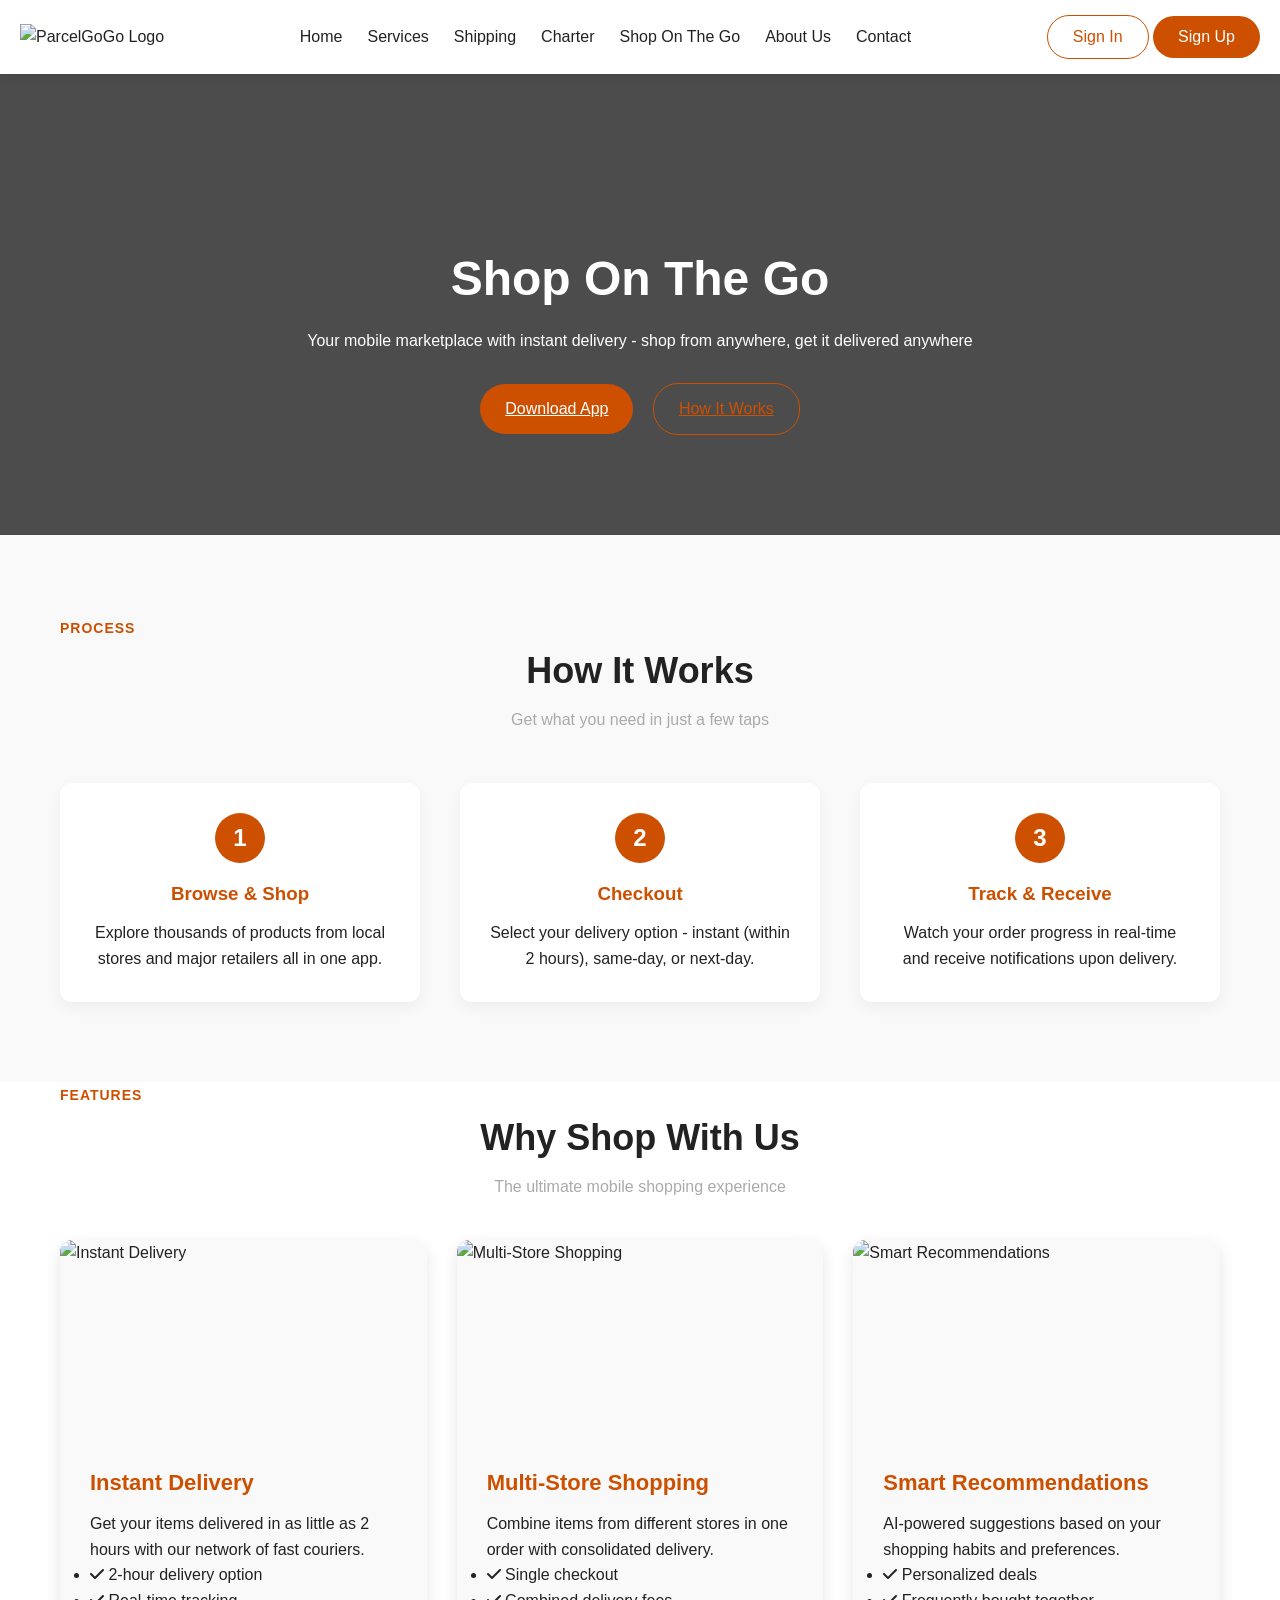
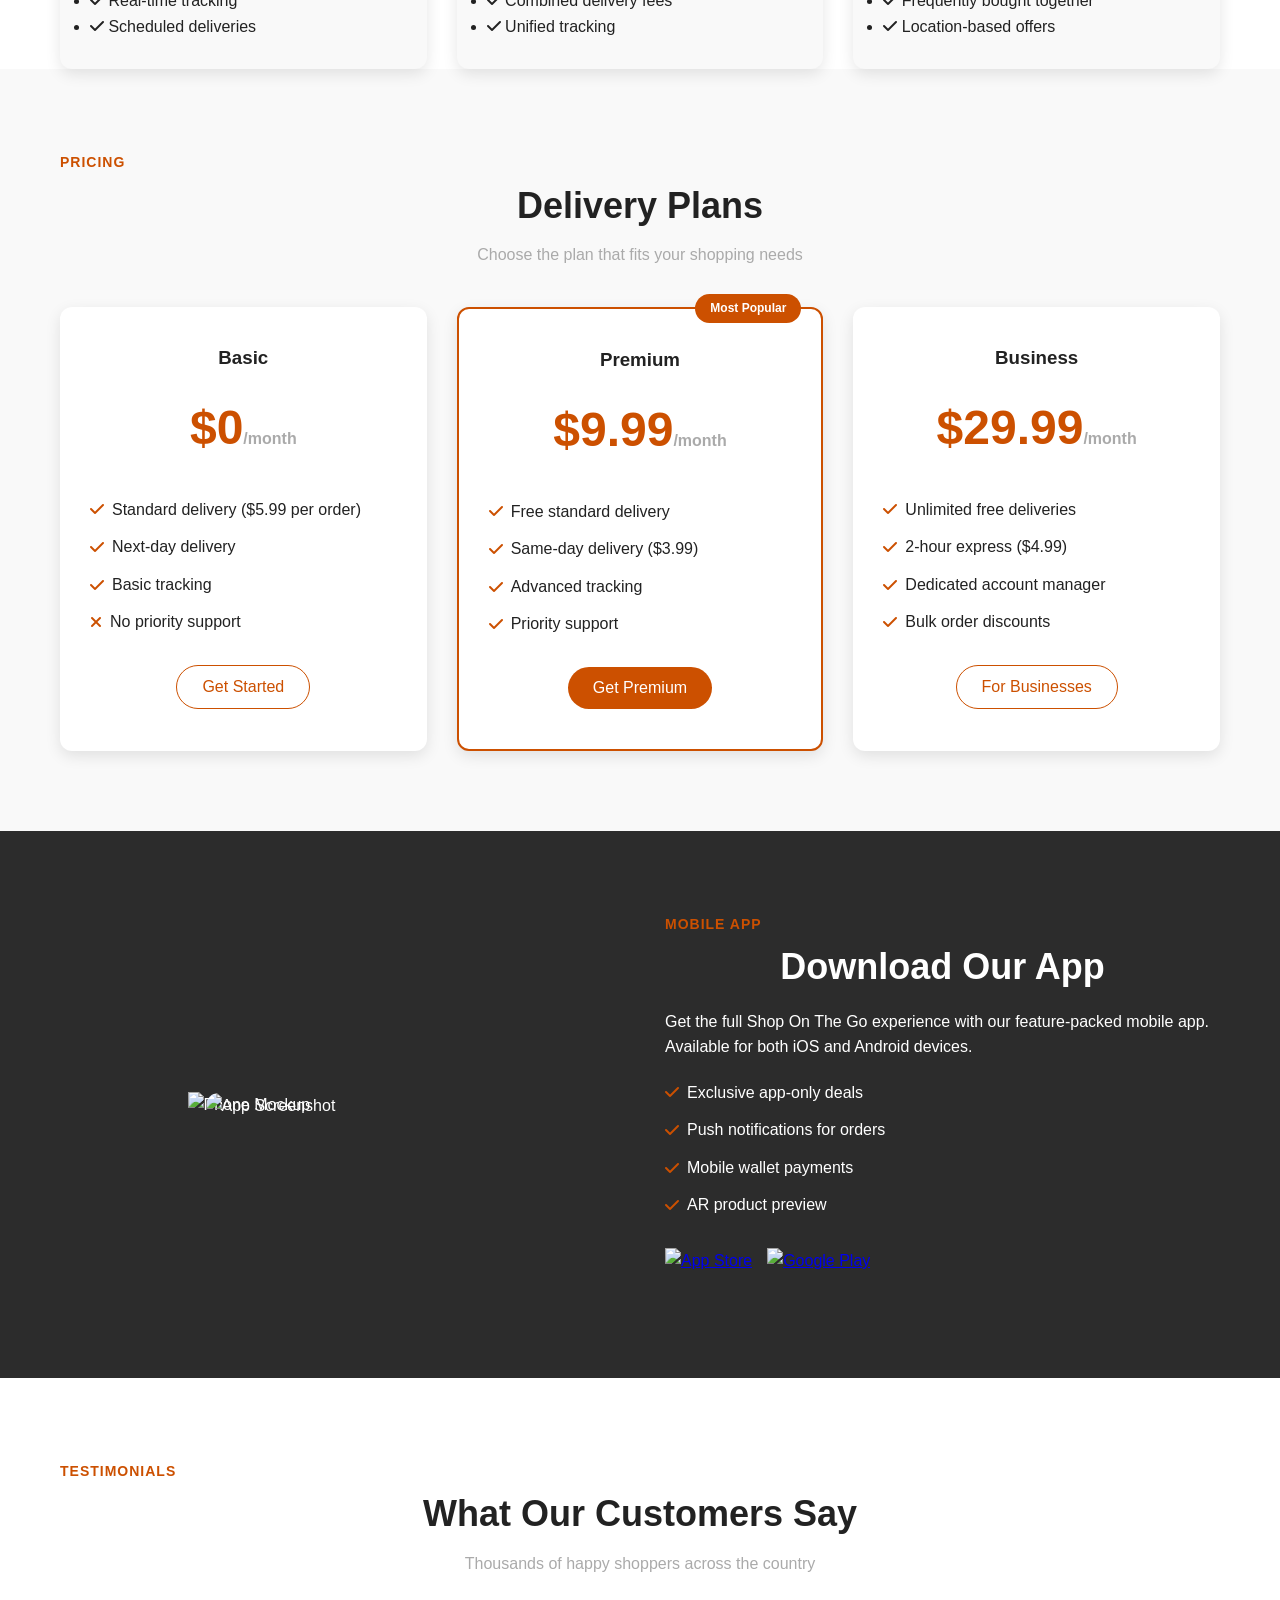
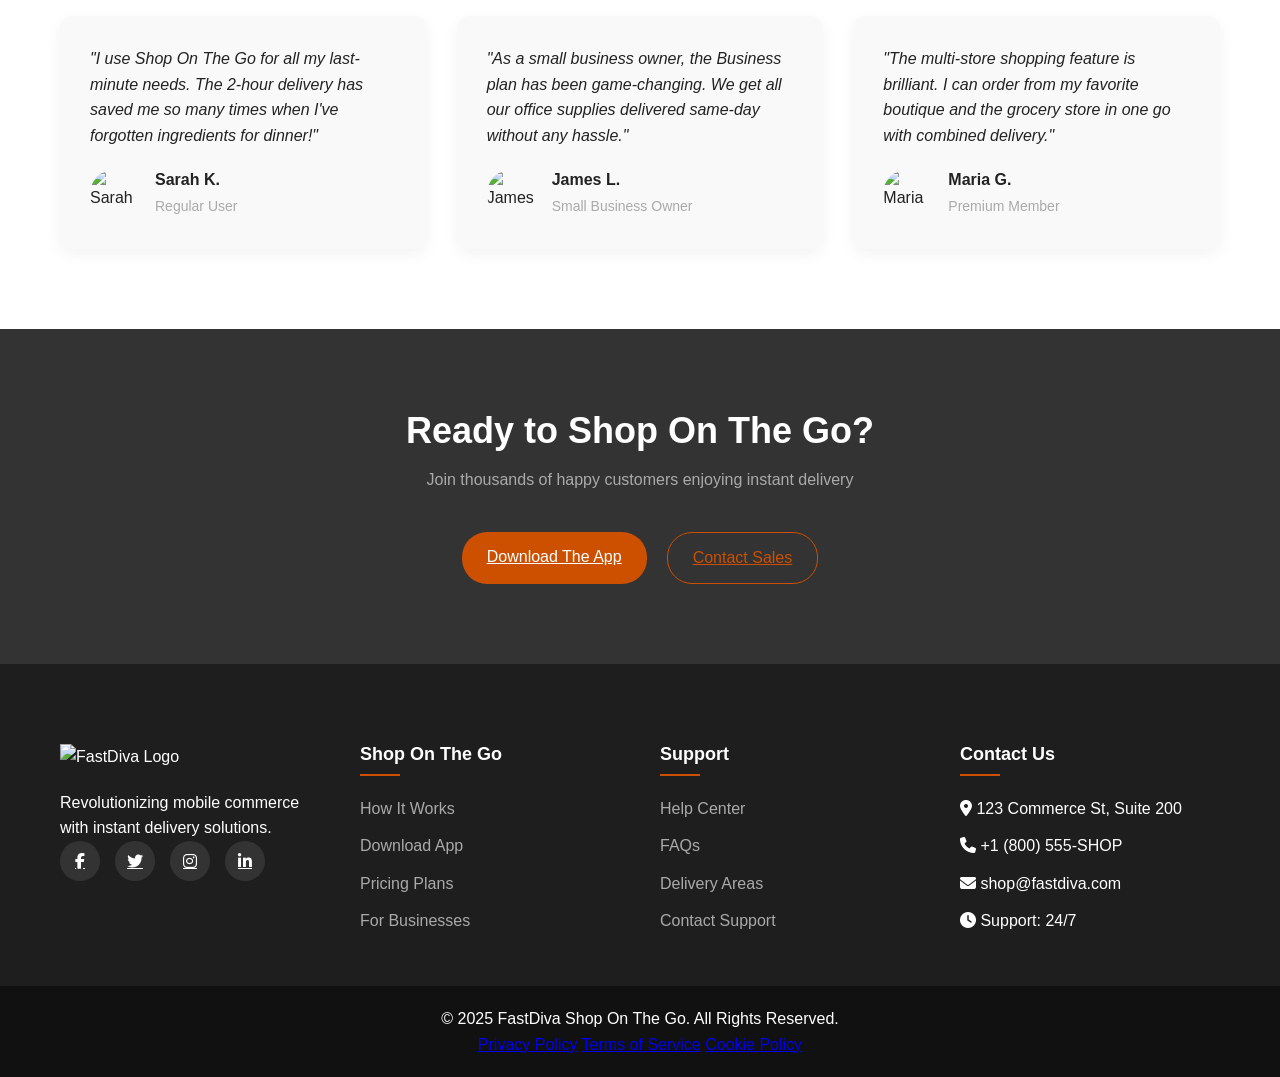
==== shop.html @ 7b069b22 "Add files via upload" ====
<!DOCTYPE html>
<html lang="en">
<head>
  <meta charset="UTF-8">
  <meta name="viewport" content="width=device-width, initial-scale=1.0">
  <title>Shop On The Go - ParcelGoGo</title>
  <link rel="stylesheet" href="https://cdnjs.cloudflare.com/ajax/libs/font-awesome/6.5.0/css/all.min.css">
  <link rel="icon" type="image/svg+xml" href="./assets/Colored No BG.png">
  <style>
    /* BASE STYLES (Reusing from previous pages) */
    :root {
      --primary-color: #cc5000;
      --secondary-color: #2c2c2c;
      --dark-color: #1e1e1e;
      --light-color: #fff;
      --text-color: #222;
      --text-light: #aaa;
      --gray-color: #ccc;
      --section-padding: 80px 20px;
    }
    
    * {
      box-sizing: border-box;
      margin: 0;
      padding: 0;
    }
    
    body { 
      margin: 0; 
      font-family: 'Segoe UI', Arial, sans-serif; 
      background: #fff; 
      color: var(--text-color);
      line-height: 1.6;
    }
    
    .container {
      width: 100%;
      max-width: 1200px;
      margin: 0 auto;
      padding: 0 20px;
    }
    
    section {
      padding: var(--section-padding);
    }
    
    h1, h2, h3, h4 {
      line-height: 1.2;
      margin-bottom: 15px;
    }
    
    .btn {
      display: inline-block;
      padding: 12px 25px;
      border-radius: 25px;
      font-size: 16px;
      font-weight: 500;
      text-align: center;
      cursor: pointer;
      transition: all 0.3s ease;
      border: none;
    }
    
    .btn-primary {
      background: var(--primary-color);
      color: var(--light-color);
    }
    
    .btn-outline {
      background: transparent;
      color: var(--primary-color);
      border: 1px solid var(--primary-color);
    }
    
    .btn:hover {
      transform: translateY(-2px);
      box-shadow: 0 4px 8px rgba(0,0,0,0.1);
    }
    
    .section-title {
      font-size: 36px;
      margin-bottom: 15px;
      text-align: center;
    }
    
    .section-subtitle {
      font-size: 16px;
      color: var(--text-light);
      text-align: center;
      max-width: 700px;
      margin: 0 auto 40px;
    }
    
    .section-label {
      display: inline-block;
      font-size: 14px;
      font-weight: bold;
      color: var(--primary-color);
      text-transform: uppercase;
      letter-spacing: 1px;
      margin-bottom: 10px;
    }

    /* HEADER */
    header {
      display: flex;
      justify-content: space-between;
      align-items: center;
      padding: 15px 20px;
      background: var(--light-color);
      position: fixed;
      top: 0;
      left: 0;
      right: 0;
      z-index: 1000;
      box-shadow: 0 2px 10px rgba(0,0,0,0.1);
    }
    
    .logo img { 
      height: 40px; 
    }
    
    nav ul { 
      list-style: none; 
      display: flex; 
      gap: 25px; 
      align-items: center; 
    }
    
    nav a { 
      text-decoration: none; 
      color: var(--text-color); 
      font-weight: 500;
    }
    
    .menu-toggle {
      display: none;
      font-size: 24px;
      background: none;
      border: none;
      cursor: pointer;
    }
    
    /* HERO */
    .hero-shop {
      background: linear-gradient(rgba(0,0,0,0.7), rgba(0,0,0,0.7)), url('./assets/mainTruck.png') center/cover no-repeat;
      color: var(--light-color);
      text-align: center;
      padding: 180px 20px 100px;
      margin-top: 70px;
    }
    
    .hero-shop h1 {
      font-size: 48px;
      font-weight: 700;
      margin-bottom: 20px;
    }
    
    /* HOW IT WORKS */
    .how-it-works {
      background: #f9f9f9;
    }
    
    .steps-container {
      display: grid;
      grid-template-columns: repeat(auto-fit, minmax(300px, 1fr));
      gap: 40px;
      margin-top: 50px;
    }
    
    .step-card {
      background: white;
      border-radius: 12px;
      padding: 30px;
      box-shadow: 0 5px 15px rgba(0,0,0,0.05);
      text-align: center;
      position: relative;
    }
    
    .step-number {
      width: 50px;
      height: 50px;
      background: var(--primary-color);
      color: white;
      border-radius: 50%;
      display: flex;
      align-items: center;
      justify-content: center;
      font-size: 24px;
      font-weight: bold;
      margin: 0 auto 20px;
    }
    
    .step-card h3 {
      color: var(--primary-color);
    }
    
    /* FEATURES */
    .features-grid {
      display: grid;
      grid-template-columns: repeat(auto-fit, minmax(350px, 1fr));
      gap: 30px;
      margin-top: 40px;
    }
    
    .feature-card {
      background: #f9f9f9;
      border-radius: 12px;
      overflow: hidden;
      box-shadow: 0 5px 15px rgba(0,0,0,0.1);
      transition: all 0.3s ease;
    }
    
    .feature-card:hover {
      transform: translateY(-10px);
      box-shadow: 0 10px 20px rgba(0,0,0,0.2);
    }
    
    .feature-image {
      height: 200px;
      overflow: hidden;
    }
    
    .feature-image img {
      width: 100%;
      height: 100%;
      object-fit: cover;
      transition: transform 0.5s ease;
    }
    
    .feature-card:hover .feature-image img {
      transform: scale(1.05);
    }
    
    .feature-info {
      padding: 30px;
    }
    
    .feature-info h3 {
      color: var(--primary-color);
      font-size: 22px;
      margin-bottom: 15px;
    }
    
    /* PRICING */
    .pricing-plans {
      display: grid;
      grid-template-columns: repeat(auto-fit, minmax(300px, 1fr));
      gap: 30px;
      margin-top: 40px;
    }
    
    .plan-card {
      background: white;
      border-radius: 12px;
      padding: 40px 30px;
      box-shadow: 0 5px 15px rgba(0,0,0,0.1);
      text-align: center;
      transition: all 0.3s ease;
    }
    
    .plan-card:hover {
      transform: translateY(-5px);
      box-shadow: 0 10px 25px rgba(0,0,0,0.15);
    }
    
    .plan-card.popular {
      border: 2px solid var(--primary-color);
      position: relative;
    }
    
    .popular-badge {
      position: absolute;
      top: -15px;
      right: 20px;
      background: var(--primary-color);
      color: white;
      padding: 5px 15px;
      border-radius: 20px;
      font-size: 12px;
      font-weight: bold;
    }
    
    .plan-price {
      font-size: 48px;
      font-weight: bold;
      color: var(--primary-color);
      margin: 20px 0;
    }
    
    .plan-price span {
      font-size: 16px;
      color: var(--text-light);
    }
    
    .plan-features {
      margin: 30px 0;
    }
    
    .plan-features li {
      margin-bottom: 12px;
      display: flex;
      align-items: center;
      gap: 8px;
    }
    
    .plan-features i {
      color: var(--primary-color);
    }
    
    /* APP SHOWCASE */
    .app-showcase {
      background: var(--secondary-color);
      color: var(--light-color);
    }
    
    .app-container {
      display: grid;
      grid-template-columns: 1fr 1fr;
      gap: 50px;
      align-items: center;
    }
    
    .app-screenshots {
      position: relative;
    }
    
    .phone-mockup {
      position: relative;
      max-width: 300px;
      margin: 0 auto;
    }
    
    .phone-mockup img {
      width: 100%;
      display: block;
    }
    
    .app-screenshot {
      position: absolute;
      width: 88%;
      height: auto;
      left: 6%;
      top: 4%;
      border-radius: 20px;
    }
    
    .app-details h2 {
      color: white;
      margin-bottom: 20px;
    }
    
    .app-stores {
      display: flex;
      gap: 15px;
      margin-top: 30px;
    }
    
    .app-store-btn {
      display: block;
      height: 50px;
    }
    
    .app-store-btn img {
      height: 100%;
    }
    
    /* TESTIMONIALS */
    .testimonials {
      background: white;
    }
    
    .testimonial-grid {
      display: grid;
      grid-template-columns: repeat(auto-fit, minmax(300px, 1fr));
      gap: 30px;
      margin-top: 40px;
    }
    
    .testimonial-card {
      background: #f9f9f9;
      padding: 30px;
      border-radius: 12px;
      box-shadow: 0 5px 15px rgba(0,0,0,0.05);
    }
    
    .testimonial-text {
      font-style: italic;
      margin-bottom: 20px;
    }
    
    .testimonial-author {
      display: flex;
      align-items: center;
      gap: 15px;
    }
    
    .author-avatar {
      width: 50px;
      height: 50px;
      border-radius: 50%;
      overflow: hidden;
    }
    
    .author-avatar img {
      width: 100%;
      height: 100%;
      object-fit: cover;
    }
    
    .author-info h4 {
      margin-bottom: 5px;
    }
    
    .author-info p {
      color: var(--text-light);
      font-size: 14px;
    }
    
    /* CTA SECTION */
    .cta-section {
      background: linear-gradient(rgba(0,0,0,0.8), rgba(0,0,0,0.8)), url('./assets/mainTruck.png') center/cover no-repeat;
      color: var(--light-color);
      text-align: center;
    }
    
    .cta-buttons {
      display: flex;
      justify-content: center;
      gap: 20px;
      margin-top: 30px;
    }
    
    /* FOOTER */
    .footer {
      background-color: var(--dark-color);
      color: var(--light-color);
      padding: 80px 0 0;
    }
    
    .footer-container {
      display: grid;
      grid-template-columns: repeat(auto-fit, minmax(200px, 1fr));
      gap: 40px;
      margin-bottom: 40px;
    }
    
    .footer-logo img {
      height: 40px;
      margin-bottom: 20px;
    }
    
    .social-icons {
      display: flex;
      gap: 15px;
    }
    
    .social-icons a {
      color: var(--light-color);
      background-color: #333;
      width: 40px;
      height: 40px;
      border-radius: 50%;
      display: flex;
      align-items: center;
      justify-content: center;
      transition: all 0.3s ease;
    }
    
    .social-icons a:hover {
      background-color: var(--primary-color);
      transform: translateY(-3px);
    }
    
    .footer h3 {
      color: var(--light-color);
      font-size: 18px;
      margin-bottom: 20px;
      position: relative;
      padding-bottom: 10px;
    }
    
    .footer h3::after {
      content: '';
      position: absolute;
      left: 0;
      bottom: 0;
      width: 40px;
      height: 2px;
      background-color: var(--primary-color);
    }
    
    .footer ul {
      list-style: none;
      padding: 0;
    }
    
    .footer ul li {
      margin-bottom: 12px;
    }
    
    .footer ul li a {
      color: var(--text-light);
      text-decoration: none;
      transition: color 0.3s ease;
    }
    
    .footer ul li a:hover {
      color: var(--primary-color);
    }
    
    .footer-bottom {
      background-color: #111;
      padding: 20px 0;
      text-align: center;
    }
    
    /* RESPONSIVE */
    @media (max-width: 768px) {
      nav ul {
        display: none;
        flex-direction: column;
        position: fixed;
        top: 70px;
        left: 0;
        right: 0;
        background: var(--light-color);
        padding: 20px;
        box-shadow: 0 10px 20px rgba(0,0,0,0.1);
        z-index: 999;
      }
      
      nav ul.show {
        display: flex;
      }
      
      .menu-toggle {
        display: block;
      }
      
      .hero-shop {
        padding: 150px 20px 80px;
        margin-top: 60px;
      }
      
      .hero-shop h1 {
        font-size: 36px;
      }
      
      .section-title {
        font-size: 28px;
      }
      
      .app-container {
        grid-template-columns: 1fr;
        text-align: center;
      }
      
      .app-stores {
        justify-content: center;
      }
      
      .cta-buttons {
        flex-direction: column;
        align-items: center;
      }
    }
  </style>
</head>
<body>

<header>
  <div class="logo">
    <img src="./assets/Colored No BG.png" alt="ParcelGoGo Logo">
  </div>

  <nav>
    <ul>
      <li><a href="index.html">Home</a></li>
      <li><a href="services.html">Services</a></li>
      <li><a href="shipping.html">Shipping</a></li>
      <li><a href="charter.html">Charter</a></li>
      <li><a href="shop-on-the-go.html" class="active">Shop On The Go</a></li>
      <li><a href="about.html">About Us</a></li>
      <li><a href="contact.html">Contact</a></li>
    </ul>
  </nav>

  <div class="auth-buttons">
    <button class="btn btn-outline">Sign In</button>
    <button class="btn btn-primary">Sign Up</button>
  </div>
  
  <button class="menu-toggle">
    <i class="fas fa-bars"></i>
  </button>
</header>

<!-- HERO SECTION -->
<section class="hero-shop">
  <div class="container">
    <h1>Shop On The Go</h1>
    <p>Your mobile marketplace with instant delivery - shop from anywhere, get it delivered anywhere</p>
    <div style="margin-top: 30px;">
      <a href="#download" class="btn btn-primary" style="margin-right: 15px;">Download App</a>
      <a href="#how-it-works" class="btn btn-outline">How It Works</a>
    </div>
  </div>
</section>

<!-- HOW IT WORKS -->
<section class="how-it-works" id="how-it-works">
  <div class="container">
    <span class="section-label">Process</span>
    <h2 class="section-title">How It Works</h2>
    <p class="section-subtitle">Get what you need in just a few taps</p>
    
    <div class="steps-container">
      <div class="step-card">
        <div class="step-number">1</div>
        <h3>Browse & Shop</h3>
        <p>Explore thousands of products from local stores and major retailers all in one app.</p>
      </div>
      
      <div class="step-card">
        <div class="step-number">2</div>
        <h3>Checkout</h3>
        <p>Select your delivery option - instant (within 2 hours), same-day, or next-day.</p>
      </div>
      
      <div class="step-card">
        <div class="step-number">3</div>
        <h3>Track & Receive</h3>
        <p>Watch your order progress in real-time and receive notifications upon delivery.</p>
      </div>
    </div>
  </div>
</section>

<!-- FEATURES -->
<section class="container">
  <span class="section-label">Features</span>
  <h2 class="section-title">Why Shop With Us</h2>
  <p class="section-subtitle">The ultimate mobile shopping experience</p>
  
  <div class="features-grid">
    <div class="feature-card">
      <div class="feature-image">
        <img src="./assets/46678.jpg" alt="Instant Delivery">
      </div>
      <div class="feature-info">
        <h3>Instant Delivery</h3>
        <p>Get your items delivered in as little as 2 hours with our network of fast couriers.</p>
        <ul class="service-features">
          <li><i class="fas fa-check"></i> 2-hour delivery option</li>
          <li><i class="fas fa-check"></i> Real-time tracking</li>
          <li><i class="fas fa-check"></i> Scheduled deliveries</li>
        </ul>
      </div>
    </div>
    
    <div class="feature-card">
      <div class="feature-image">
        <img src="./assets/person_2.jpg" alt="Multi-Store Shopping">
      </div>
      <div class="feature-info">
        <h3>Multi-Store Shopping</h3>
        <p>Combine items from different stores in one order with consolidated delivery.</p>
        <ul class="service-features">
          <li><i class="fas fa-check"></i> Single checkout</li>
          <li><i class="fas fa-check"></i> Combined delivery fees</li>
          <li><i class="fas fa-check"></i> Unified tracking</li>
        </ul>
      </div>
    </div>
    
    <div class="feature-card">
      <div class="feature-image">
        <img src="https://images.unsplash.com/photo-1579621970563-ebec7560ff3e?ixlib=rb-1.2.1&auto=format&fit=crop&w=1350&q=80" alt="Smart Recommendations">
      </div>
      <div class="feature-info">
        <h3>Smart Recommendations</h3>
        <p>AI-powered suggestions based on your shopping habits and preferences.</p>
        <ul class="service-features">
          <li><i class="fas fa-check"></i> Personalized deals</li>
          <li><i class="fas fa-check"></i> Frequently bought together</li>
          <li><i class="fas fa-check"></i> Location-based offers</li>
        </ul>
      </div>
    </div>
  </div>
</section>

<!-- PRICING -->
<section class="how-it-works">
  <div class="container">
    <span class="section-label">Pricing</span>
    <h2 class="section-title">Delivery Plans</h2>
    <p class="section-subtitle">Choose the plan that fits your shopping needs</p>
    
    <div class="pricing-plans">
      <div class="plan-card">
        <h3>Basic</h3>
        <div class="plan-price">$0<span>/month</span></div>
        <ul class="plan-features">
          <li><i class="fas fa-check"></i> Standard delivery ($5.99 per order)</li>
          <li><i class="fas fa-check"></i> Next-day delivery</li>
          <li><i class="fas fa-check"></i> Basic tracking</li>
          <li><i class="fas fa-times"></i> No priority support</li>
        </ul>
        <button class="btn btn-outline">Get Started</button>
      </div>
      
      <div class="plan-card popular">
        <div class="popular-badge">Most Popular</div>
        <h3>Premium</h3>
        <div class="plan-price">$9.99<span>/month</span></div>
        <ul class="plan-features">
          <li><i class="fas fa-check"></i> Free standard delivery</li>
          <li><i class="fas fa-check"></i> Same-day delivery ($3.99)</li>
          <li><i class="fas fa-check"></i> Advanced tracking</li>
          <li><i class="fas fa-check"></i> Priority support</li>
        </ul>
        <button class="btn btn-primary">Get Premium</button>
      </div>
      
      <div class="plan-card">
        <h3>Business</h3>
        <div class="plan-price">$29.99<span>/month</span></div>
        <ul class="plan-features">
          <li><i class="fas fa-check"></i> Unlimited free deliveries</li>
          <li><i class="fas fa-check"></i> 2-hour express ($4.99)</li>
          <li><i class="fas fa-check"></i> Dedicated account manager</li>
          <li><i class="fas fa-check"></i> Bulk order discounts</li>
        </ul>
        <button class="btn btn-outline">For Businesses</button>
      </div>
    </div>
  </div>
</section>

<!-- APP SHOWCASE -->
<section class="app-showcase" id="download">
  <div class="container">
    <div class="app-container">
      <div class="app-screenshots">
        <div class="phone-mockup">
          <img src="https://cdn3d.iconscout.com/3d/premium/thumb/iphone-14-pro-5623038-4685519.png" alt="Phone Mockup">
          <img class="app-screenshot" src="https://images.unsplash.com/photo-1601784551446-20c9e07cdbdb?ixlib=rb-1.2.1&auto=format&fit=crop&w=1350&q=80" alt="App Screenshot">
        </div>
      </div>
      <div class="app-details">
        <span class="section-label">Mobile App</span>
        <h2 class="section-title">Download Our App</h2>
        <p>Get the full Shop On The Go experience with our feature-packed mobile app. Available for both iOS and Android devices.</p>
        
        <ul class="plan-features" style="margin-top: 20px;">
          <li><i class="fas fa-check"></i> Exclusive app-only deals</li>
          <li><i class="fas fa-check"></i> Push notifications for orders</li>
          <li><i class="fas fa-check"></i> Mobile wallet payments</li>
          <li><i class="fas fa-check"></i> AR product preview</li>
        </ul>
        
        <div class="app-stores">
          <a href="#" class="app-store-btn">
            <img src="https://upload.wikimedia.org/wikipedia/commons/thumb/3/3c/Download_on_the_App_Store_Badge.svg/1200px-Download_on_the_App_Store_Badge.svg.png" alt="App Store">
          </a>
          <a href="#" class="app-store-btn">
            <img src="https://upload.wikimedia.org/wikipedia/commons/thumb/7/78/Google_Play_Store_badge_EN.svg/1200px-Google_Play_Store_badge_EN.svg.png" alt="Google Play">
          </a>
        </div>
      </div>
    </div>
  </div>
</section>

<!-- TESTIMONIALS -->
<section class="testimonials">
  <div class="container">
    <span class="section-label">Testimonials</span>
    <h2 class="section-title">What Our Customers Say</h2>
    <p class="section-subtitle">Thousands of happy shoppers across the country</p>
    
    <div class="testimonial-grid">
      <div class="testimonial-card">
        <div class="testimonial-text">
          "I use Shop On The Go for all my last-minute needs. The 2-hour delivery has saved me so many times when I've forgotten ingredients for dinner!"
        </div>
        <div class="testimonial-author">
          <div class="author-avatar">
            <img src="https://randomuser.me/api/portraits/men/45.jpg" alt="Sarah K.">
          </div>
          <div class="author-info">
            <h4>Sarah K.</h4>
            <p>Regular User</p>
          </div>
        </div>
      </div>
      
      <div class="testimonial-card">
        <div class="testimonial-text">
          "As a small business owner, the Business plan has been game-changing. We get all our office supplies delivered same-day without any hassle."
        </div>
        <div class="testimonial-author">
          <div class="author-avatar">
            <img src="https://randomuser.me/api/portraits/men/45.jpg" alt="James L.">
          </div>
          <div class="author-info">
            <h4>James L.</h4>
            <p>Small Business Owner</p>
          </div>
        </div>
      </div>
      
      <div class="testimonial-card">
        <div class="testimonial-text">
          "The multi-store shopping feature is brilliant. I can order from my favorite boutique and the grocery store in one go with combined delivery."
        </div>
        <div class="testimonial-author">
          <div class="author-avatar">
            <img src="https://randomuser.me/api/portraits/men/45.jpg" alt="Maria G.">
          </div>
          <div class="author-info">
            <h4>Maria G.</h4>
            <p>Premium Member</p>
          </div>
        </div>
      </div>
    </div>
  </div>
</section>

<!-- CTA SECTION -->
<section class="cta-section">
  <div class="container">
    <h2 class="section-title">Ready to Shop On The Go?</h2>
    <p class="section-subtitle">Join thousands of happy customers enjoying instant delivery</p>
    
    <div class="cta-buttons">
      <a href="#" class="btn btn-primary">Download The App</a>
      <a href="contact.html" class="btn btn-outline">Contact Sales</a>
    </div>
  </div>
</section>

<!-- FOOTER -->
<footer class="footer">
  <div class="container">
    <div class="footer-container">
      <div class="footer-logo">
        <img src="https://via.placeholder.com/150x40?text=FastDiva+Logo" alt="FastDiva Logo">
        <p>Revolutionizing mobile commerce with instant delivery solutions.</p>
        <div class="social-icons">
          <a href="#"><i class="fab fa-facebook-f"></i></a>
          <a href="#"><i class="fab fa-twitter"></i></a>
          <a href="#"><i class="fab fa-instagram"></i></a>
          <a href="#"><i class="fab fa-linkedin-in"></i></a>
        </div>
      </div>

      <div>
        <h3>Shop On The Go</h3>
        <ul>
          <li><a href="#">How It Works</a></li>
          <li><a href="#">Download App</a></li>
          <li><a href="#">Pricing Plans</a></li>
          <li><a href="#">For Businesses</a></li>
        </ul>
      </div>

      <div>
        <h3>Support</h3>
        <ul>
          <li><a href="#">Help Center</a></li>
          <li><a href="#">FAQs</a></li>
          <li><a href="#">Delivery Areas</a></li>
          <li><a href="#">Contact Support</a></li>
        </ul>
      </div>

      <div>
        <h3>Contact Us</h3>
        <ul>
          <li><i class="fas fa-map-marker-alt"></i> 123 Commerce St, Suite 200</li>
          <li><i class="fas fa-phone"></i> +1 (800) 555-SHOP</li>
          <li><i class="fas fa-envelope"></i> shop@fastdiva.com</li>
          <li><i class="fas fa-clock"></i> Support: 24/7</li>
        </ul>
      </div>
    </div>
  </div>

  <div class="footer-bottom">
    <div class="container">
      <p>&copy; 2025 FastDiva Shop On The Go. All Rights Reserved.</p>
      <div class="legal-links">
        <a href="#">Privacy Policy</a>
        <a href="#">Terms of Service</a>
        <a href="#">Cookie Policy</a>
      </div>
    </div>
  </div>
</footer>

<script>
  // Mobile menu toggle
  const menuToggle = document.querySelector('.menu-toggle');
  const navMenu = document.querySelector('nav ul');
  
  menuToggle.addEventListener('click', function(e) {
    e.stopPropagation();
    navMenu.classList.toggle('show');
  });
  
  // Close menu when clicking outside
  document.addEventListener('click', function(e) {
    if (!e.target.closest('nav') && !e.target.closest('.menu-toggle')) {
      navMenu.classList.remove('show');
    }
  });
  
  // Smooth scrolling for anchor links
  document.querySelectorAll('a[href^="#"]').forEach(anchor => {
    anchor.addEventListener('click', function(e) {
      e.preventDefault();
      
      const targetId = this.getAttribute('href');
      if (targetId === '#') return;
      
      const targetElement = document.querySelector(targetId);
      if (targetElement) {
        window.scrollTo({
          top: targetElement.offsetTop - 80,
          behavior: 'smooth'
        });
      }
    });
  });
</script>

</body>
</html>
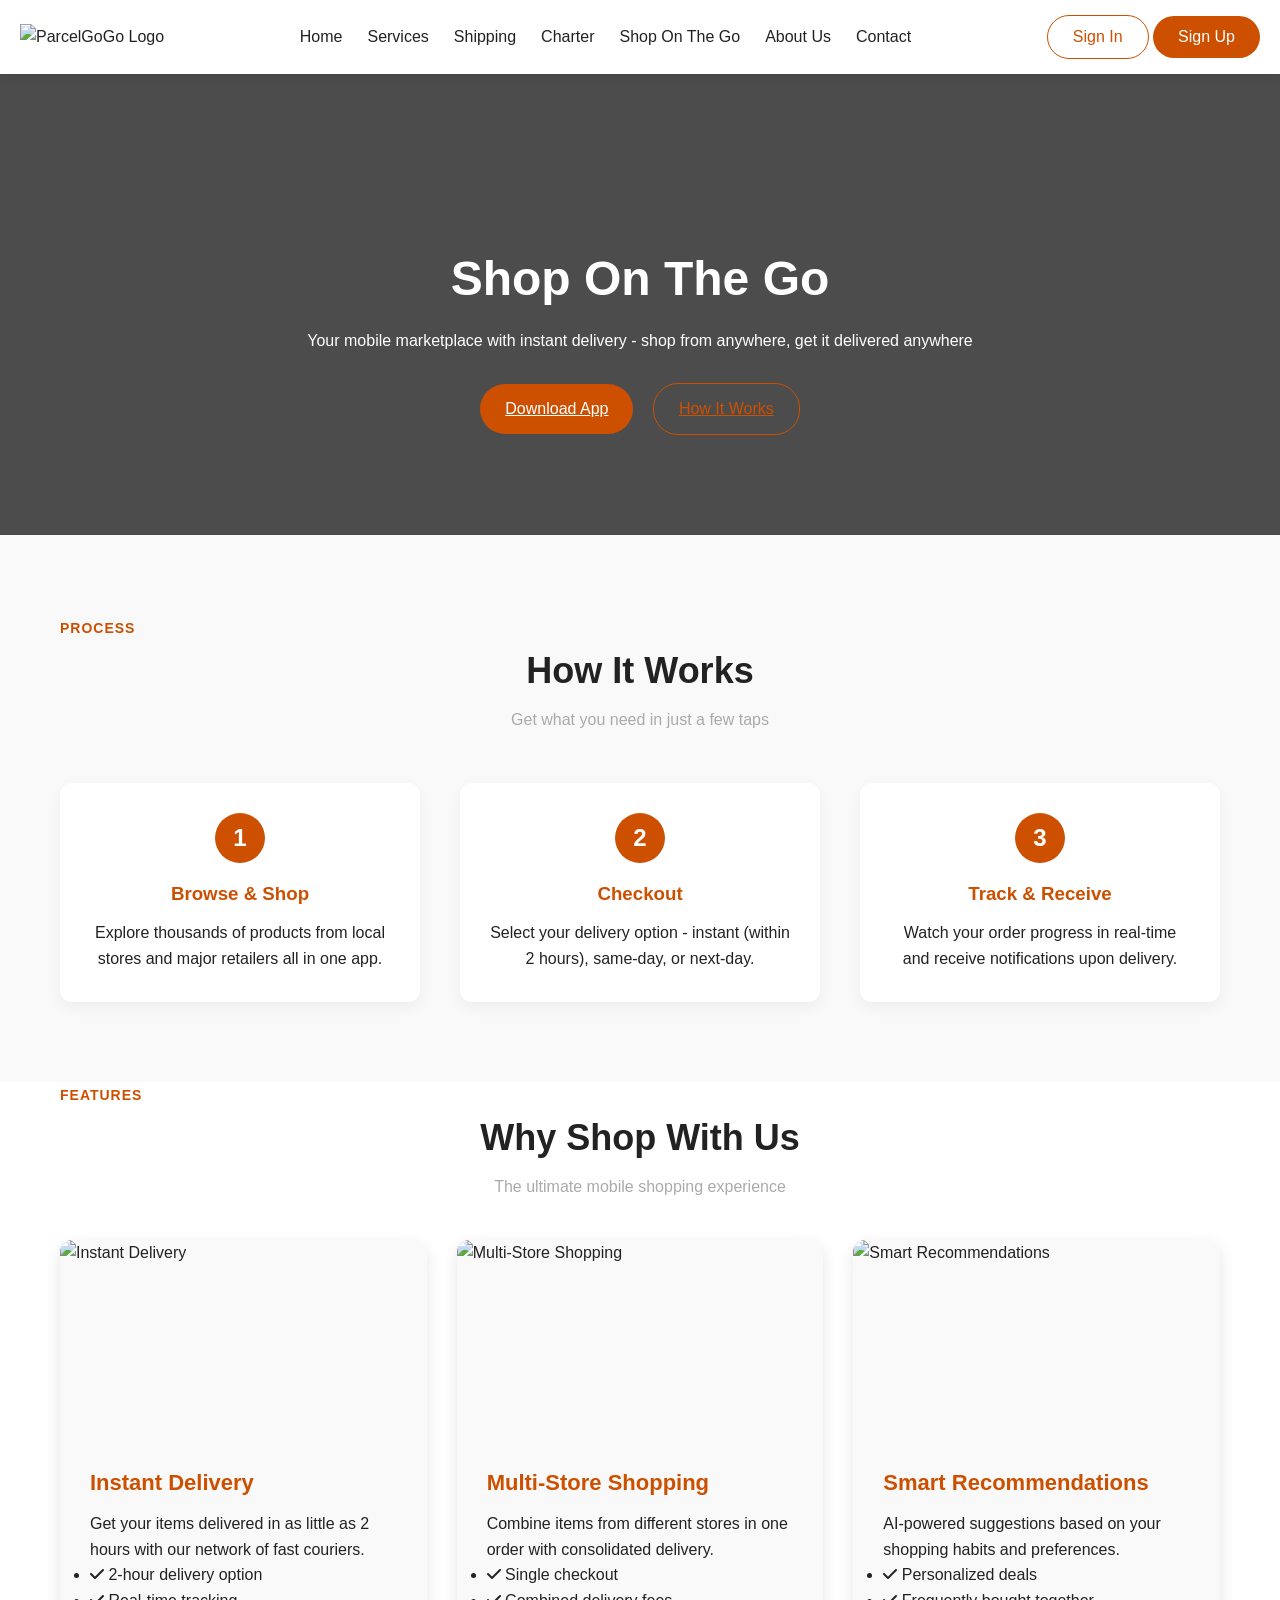
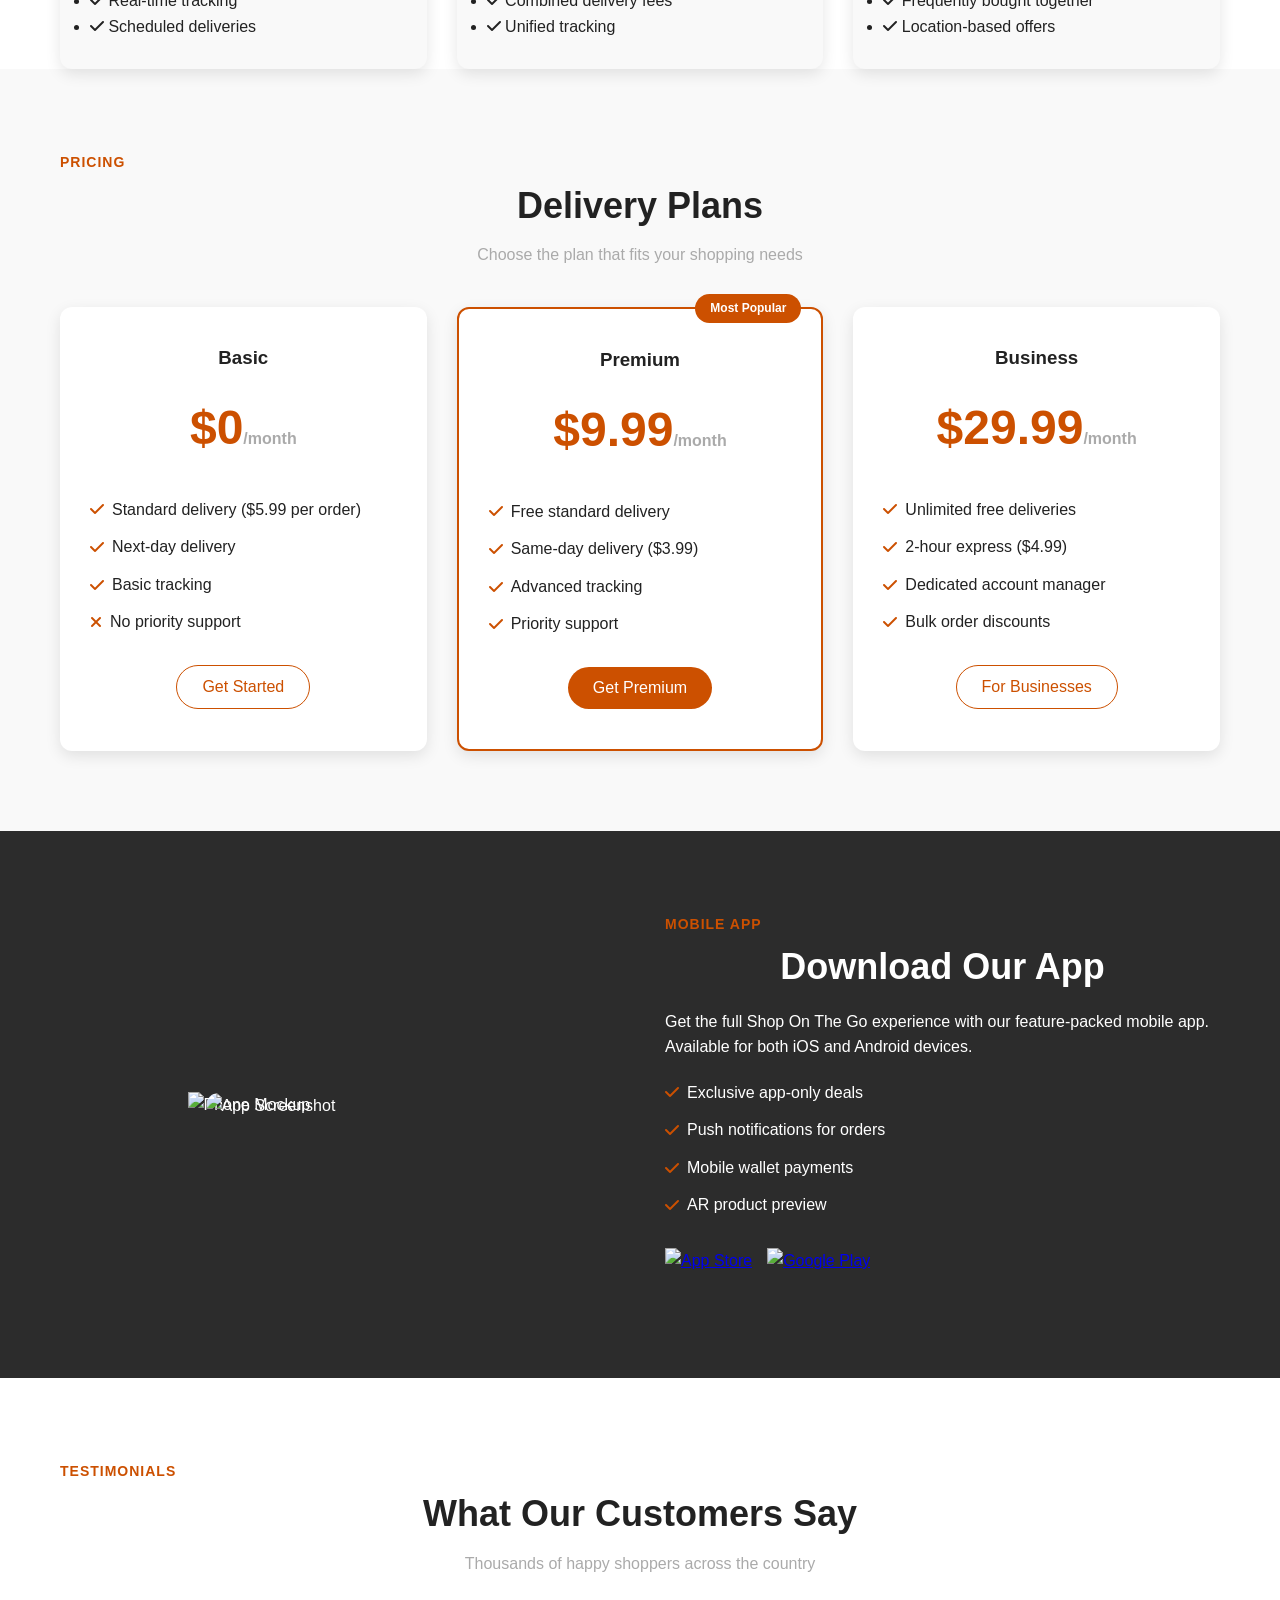
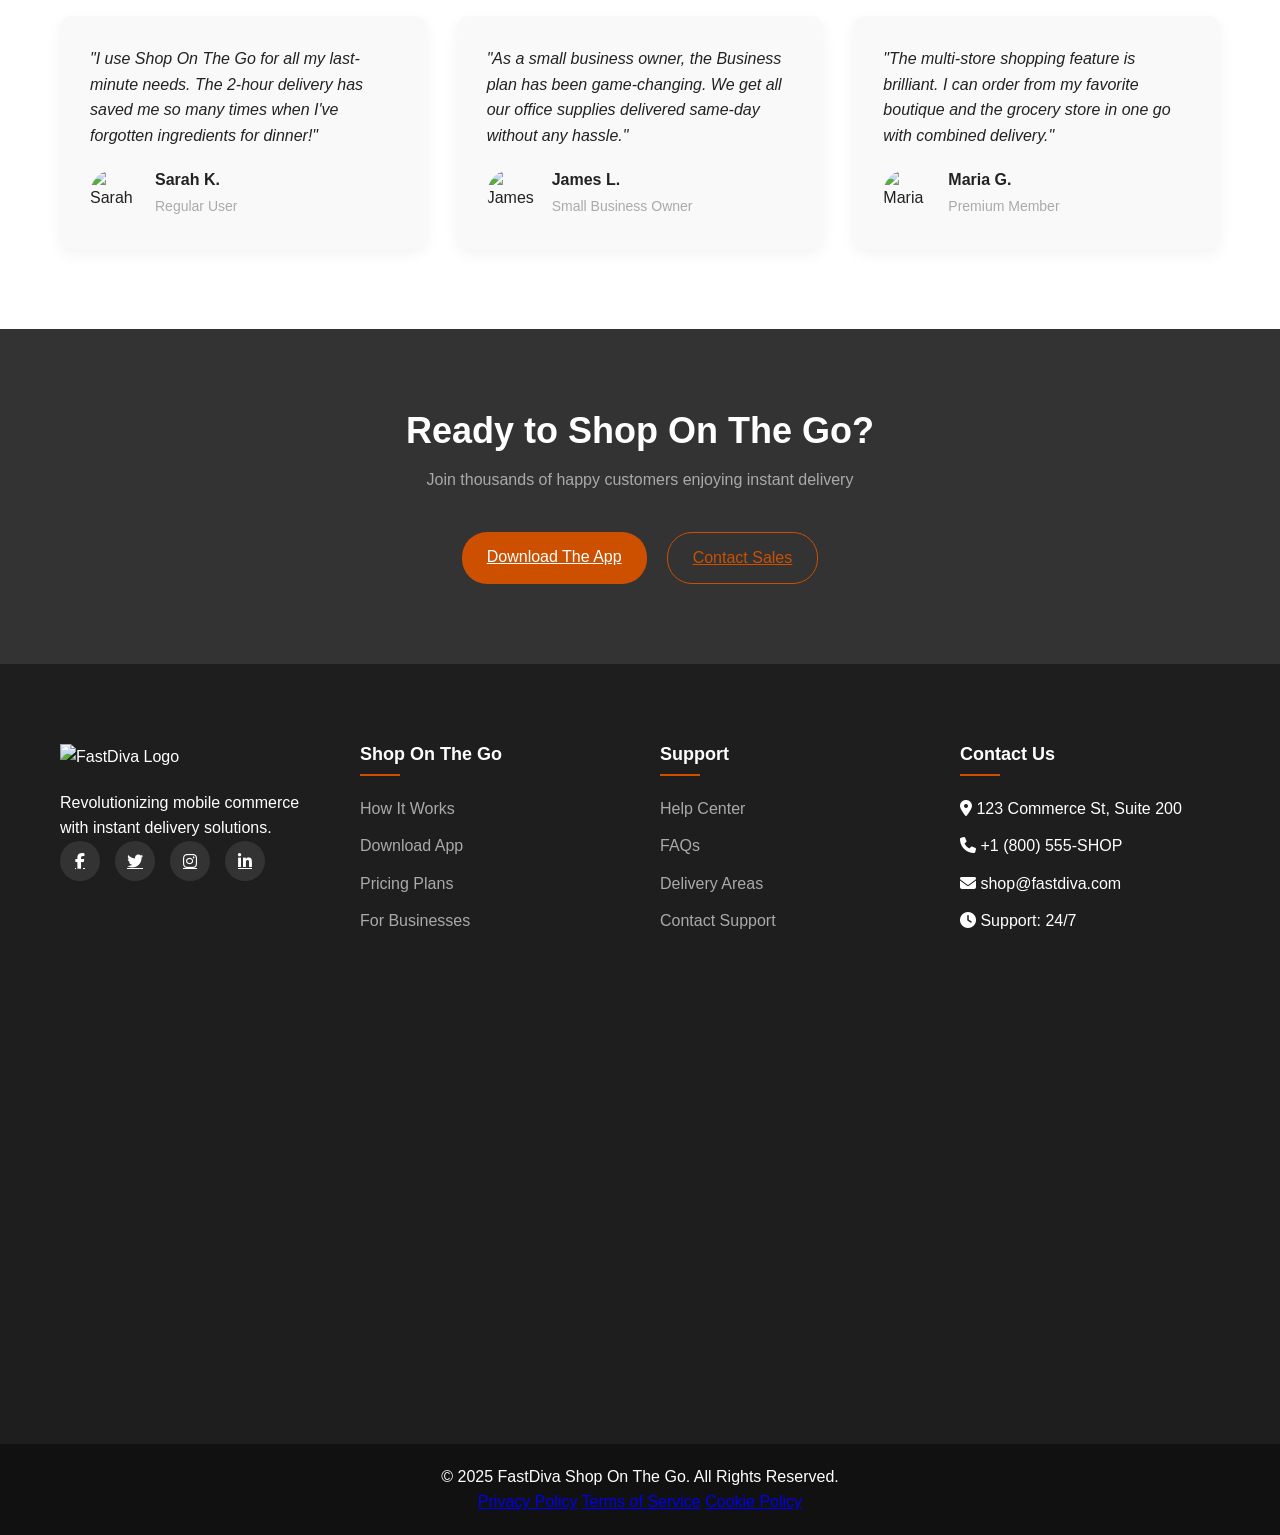
==== commit 573ad224: "Update shop.html" ====
--- a/shop.html
+++ b/shop.html
@@ -889,7 +889,17 @@
       </div>
     </div>
   </div>
-
+  <div class="map-section">
+  <iframe
+    src="https://www.google.com/maps/embed?pb=!1m18!1m12!1m3!1d15854.093935693321!2d3.3167960938717047!3d6.581654994588874!2m3!1f0!2f0!3f0!3m2!1i1024!2i768!4f13.1!3m3!1m2!1s0x103b91e751d71485%3A0xf222ed73a7d14f9a!2sMurtala%20Muhammed%20International%20Airport!5e0!3m2!1sen!2sng!4v1790791002708!5m2!1sen!2sng"
+    width="600"
+    height="450"
+    style="border:0;"
+    allowfullscreen=""
+    loading="lazy"
+    referrerpolicy="strict-origin-when-cross-origin">
+  </iframe>
+</div>
   <div class="footer-bottom">
     <div class="container">
       <p>&copy; 2025 FastDiva Shop On The Go. All Rights Reserved.</p>
@@ -939,4 +949,4 @@
 </script>
 
 </body>
-</html>+</html>
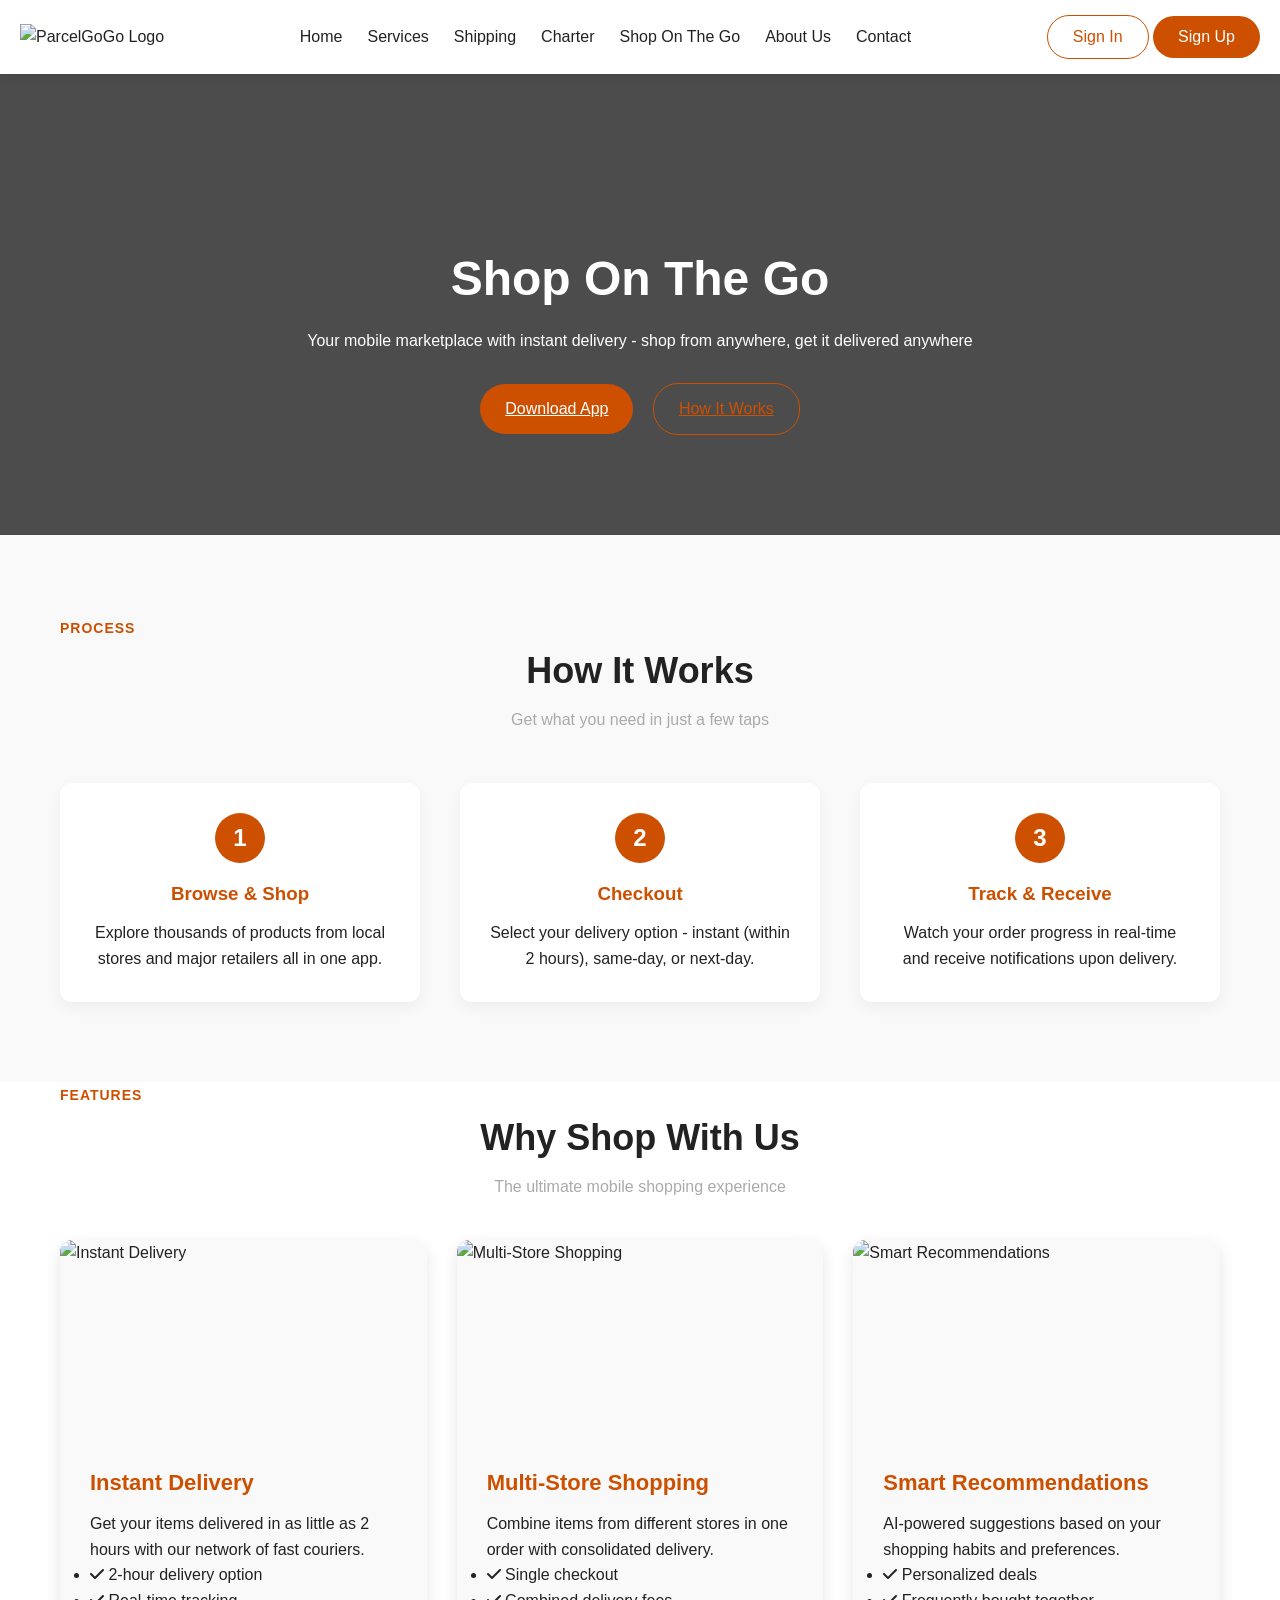
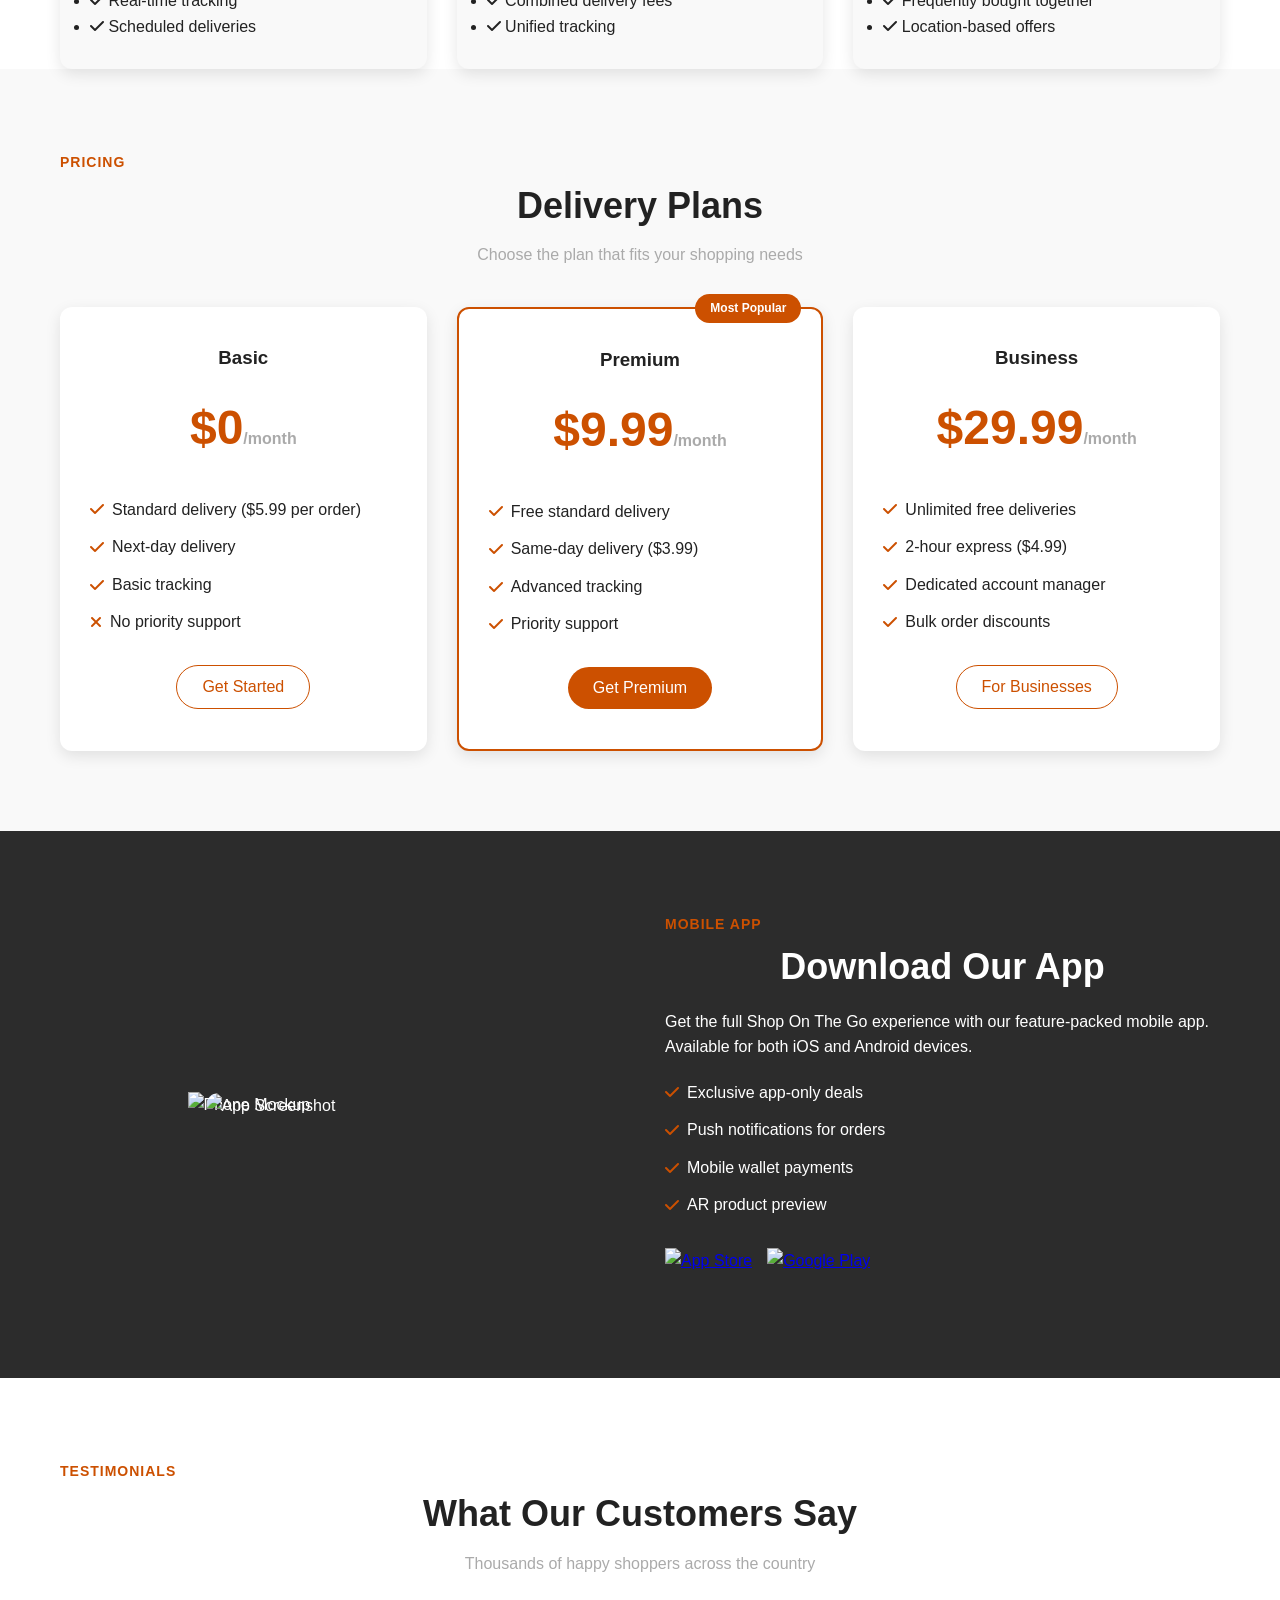
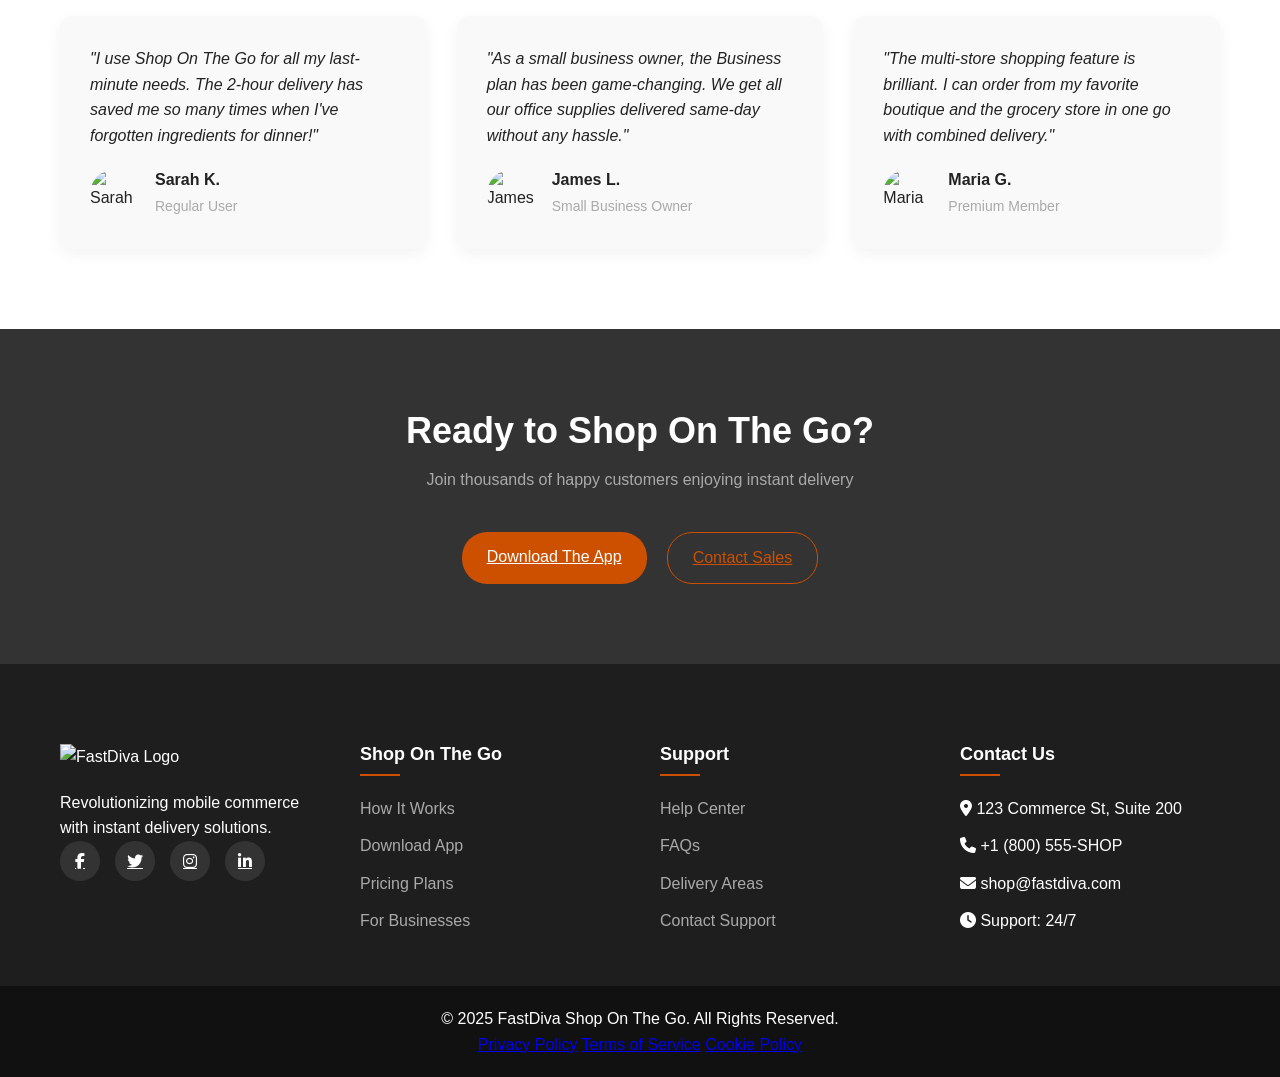
==== commit 2b5b195a: "Update shop.html" ====
--- a/shop.html
+++ b/shop.html
@@ -889,17 +889,6 @@
       </div>
     </div>
   </div>
-  <div class="map-section">
-  <iframe
-    src="https://www.google.com/maps/embed?pb=!1m18!1m12!1m3!1d15854.093935693321!2d3.3167960938717047!3d6.581654994588874!2m3!1f0!2f0!3f0!3m2!1i1024!2i768!4f13.1!3m3!1m2!1s0x103b91e751d71485%3A0xf222ed73a7d14f9a!2sMurtala%20Muhammed%20International%20Airport!5e0!3m2!1sen!2sng!4v1790791002708!5m2!1sen!2sng"
-    width="600"
-    height="450"
-    style="border:0;"
-    allowfullscreen=""
-    loading="lazy"
-    referrerpolicy="strict-origin-when-cross-origin">
-  </iframe>
-</div>
   <div class="footer-bottom">
     <div class="container">
       <p>&copy; 2025 FastDiva Shop On The Go. All Rights Reserved.</p>
